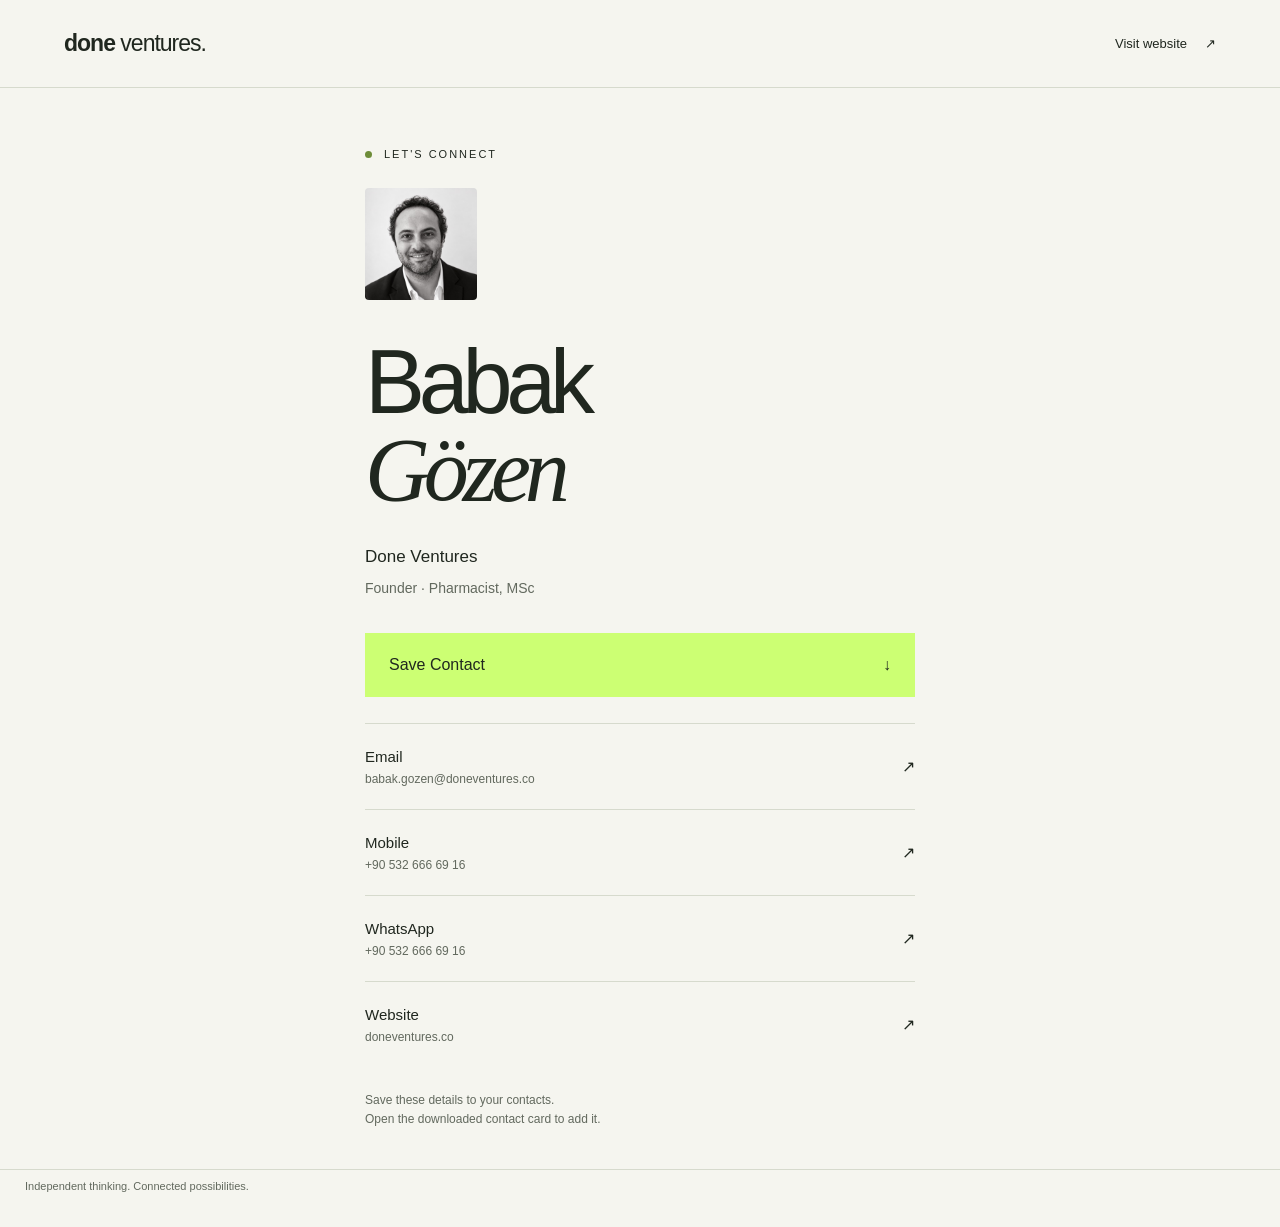
==== connect/bg-7k29/index.html @ fd9e476f "Publish approved Done Ventures V5 site and verified photo vCard" ====
<!doctype html>
<html lang="en">
<head>
  <meta charset="utf-8">
  <meta name="robots" content="noindex, nofollow, noarchive">
  <meta name="googlebot" content="noindex, nofollow, noarchive">
  <meta name="viewport" content="width=device-width, initial-scale=1">
  <meta name="theme-color" content="#20271f">
  <title>Babak Gözen — Connect with Done Ventures</title>
  <meta name="description" content="Connect with Babak Gözen, Founder of Done Ventures, pharmacist with an MSc in Pharmaceutical Technology and entrepreneur. Email, connect on WhatsApp or save his contact details.">
  <meta property="og:type" content="website">
  <meta property="og:site_name" content="Done Ventures">
  <meta property="og:title" content="Babak Gözen — Connect with Done Ventures">
  <meta property="og:description" content="Connect with Babak Gözen, Founder of Done Ventures, pharmacist with an MSc in Pharmaceutical Technology and entrepreneur. Email, connect on WhatsApp or save his contact details.">
  <meta property="og:locale" content="en_US">
  <meta property="og:url" content="https://doneventures.co/connect/bg-7k29/">
  <link rel="canonical" href="https://doneventures.co/connect/bg-7k29/">
  <link rel="stylesheet" href="/styles.css">
  <script src="config.js" defer></script>
  <script src="/script.js" defer></script>
</head>
<body class="connect-page"><a class="skip-link" href="#main">Skip to content</a><header><a class="brand" href="/" aria-label="Done Ventures home">done<span> ventures.</span></a><a class="text-link" href="/">Visit website <span aria-hidden="true">↗</span></a></header><main class="connect" id="main">
<div class="eyebrow"><span class="dot" aria-hidden="true"></span> Let's connect</div><figure class="connect-photo" data-portrait="connect" hidden><template><img alt="Babak Gözen — portrait" width="320" height="320"></template></figure><h1>Babak<br><em>Gözen</em></h1><p class="connect-role">Done Ventures</p><p class="connect-subtitle" data-card-title>Founder · Pharmacist, MSc</p>
<a class="button light save-contact" id="save-contact" href="babak-gozen-apple-4be0045b98a6.vcf" download="babak-gozen-apple-4be0045b98a6.vcf">Save Contact <span aria-hidden="true">↓</span></a>
<div class="connect-links"><a class="connect-link" data-email="personal" href="mailto:babak.gozen@doneventures.co"><span><strong>Email</strong><small data-email-text="personal">babak.gozen@doneventures.co</small></span><span aria-hidden="true">↗</span></a><a class="connect-link" data-personal-phone href="tel:+905326666916"><span><strong>Mobile</strong><small data-phone-text>+90 532 666 69 16</small></span><span aria-hidden="true">↗</span></a><a class="connect-link" data-whatsapp href="https://wa.me/905326666916" target="_blank" rel="noopener noreferrer" aria-label="WhatsApp: +90 532 666 69 16 (opens in a new tab)"><span><strong>WhatsApp</strong><small data-phone-text>+90 532 666 69 16</small></span><span aria-hidden="true">↗</span></a><a class="connect-link" data-website-link href="https://doneventures.co"><span><strong>Website</strong><small data-website-label>doneventures.co</small></span><span aria-hidden="true">↗</span></a><a class="connect-link" data-linkedin hidden><span><strong>LinkedIn</strong><small>Connect professionally</small></span><span aria-hidden="true">↗</span></a></div><p class="note">Save these details to your contacts.<br>Open the downloaded contact card to add it.</p>
</main><footer class="connect-footer">Independent thinking. Connected possibilities.</footer></body></html>
---- styles.css ----
:root{--paper:#f5f5ef;--ink:#20271f;--muted:#62695e;--line:#d6dacd;--accent:#ccff73}*{box-sizing:border-box}html{scroll-behavior:smooth;scroll-padding-top:90px}body{margin:0;background:var(--paper);color:var(--ink);font-family:Arial,Helvetica,sans-serif}a{color:inherit;text-decoration:none}button,input,textarea{font:inherit}header{height:88px;display:flex;align-items:center;justify-content:space-between;border-bottom:1px solid var(--line);padding:0 5vw;background:var(--paper)}.brand{font-size:23px;font-weight:700;letter-spacing:-1px}.brand span{font-weight:400}nav{display:flex;gap:28px;font-size:13px}nav a:hover{text-decoration:underline;text-underline-offset:6px}.menu{display:none;background:none;border:1px solid var(--line);padding:10px}.wrap{padding:0 5vw;max-width:1600px;margin:auto}.hero{padding:78px 0 62px;position:relative}.eyebrow{font-size:11px;letter-spacing:2px;text-transform:uppercase;display:flex;align-items:center;gap:12px}.dot{height:7px;width:7px;background:#6d8c38;border-radius:50%}h1{font-size:clamp(56px,8.6vw,132px);line-height:.98;letter-spacing:-.07em;font-weight:500;margin:42px 0}h1 em{font-family:Georgia,serif;font-weight:400}.hero-bottom{display:flex;justify-content:space-between;align-items:flex-end;gap:40px}.hero-bottom p{max-width:410px;color:var(--muted);font-size:17px;line-height:1.65;margin:0}.button{display:inline-flex;justify-content:space-between;gap:35px;align-items:center;background:var(--ink);color:white;padding:19px 24px;font-size:13px;border:0;cursor:pointer}.button:hover{background:#3d4935}.button.light{background:var(--accent);color:var(--ink)}.visual{height:300px;background:#e3e8d9;position:relative;overflow:hidden;margin-top:58px;display:flex;align-items:center;justify-content:center}.orbit{width:400px;height:400px;border:1px solid #9aa88a;border-radius:50%;position:absolute;transform:rotate(-25deg) scaleX(1.8)}.orbit.two{transform:rotate(25deg) scaleX(1.8)}.orbit.three{transform:scaleX(1.8)}.core{height:92px;width:92px;background:var(--accent);border-radius:50%;z-index:1;box-shadow:0 0 65px #ccff7355}.visual-label{position:absolute;bottom:23px;left:25px;font-size:11px;letter-spacing:1px}.visual-index{position:absolute;right:25px;top:23px;font-size:11px}section{padding:86px 0;border-top:1px solid var(--line)}.section-grid{display:grid;grid-template-columns:1fr 2fr;gap:60px}h2{font-size:clamp(36px,4.5vw,64px);font-weight:400;letter-spacing:-.045em;line-height:1.08;margin:0 0 28px}p{line-height:1.7;color:var(--muted)}.body-copy{max-width:620px;font-size:17px}.focus-head{display:flex;justify-content:space-between;align-items:start;margin-bottom:50px}.focus-head h2{max-width:650px}.focus-row{display:grid;grid-template-columns:70px 1fr 1fr;gap:30px;border-top:1px solid var(--line);padding:28px 0}.focus-row h3{font-size:25px;letter-spacing:-.6px;margin:0;font-weight:400}.focus-row p{margin:0;max-width:450px;font-size:14px}.num{font-size:12px;color:var(--muted);padding-top:7px}.collaborate{background:var(--ink);color:var(--paper);padding:72px 5vw;margin:0 -5vw}.collaborate p{color:#c3c9bc;max-width:530px}.collaborate .eyebrow{color:#c3c9bc;margin-bottom:35px}.collab-inner{display:flex;gap:60px;justify-content:space-between;align-items:end}.note{font-size:12px;line-height:1.6;color:var(--muted)}footer{display:flex;justify-content:space-between;gap:25px;flex-wrap:wrap;padding:28px 0;border-top:1px solid var(--line);font-size:12px;color:var(--muted)}.connect{max-width:660px;margin:0 auto;padding:70px 25px}.connect h1{font-size:72px}.connect-link{display:flex;justify-content:space-between;padding:22px 0;border-top:1px solid var(--line)}.status{font-size:13px;min-height:22px}:focus-visible{outline:2px solid #708d42;outline-offset:5px}@media(max-width:720px){header{height:74px;position:relative}.menu{display:block}nav{display:none;position:absolute;top:74px;left:0;right:0;background:var(--paper);padding:25px;z-index:5;border-bottom:1px solid var(--line)}nav.open{display:flex;flex-direction:column}.hero{padding-top:45px}h1{font-size:62px;margin:35px 0}.hero-bottom,.collab-inner,.focus-head{display:block}.hero-bottom .button{margin-top:25px}.visual{height:240px}.section-grid{grid-template-columns:1fr;gap:30px}section{padding:55px 0}.focus-row{grid-template-columns:35px 1fr;gap:15px}.focus-row p{grid-column:2}.focus-head .eyebrow{margin-bottom:25px}.collaborate{padding:50px 5vw}.collab-inner .button{margin-top:20px}.connect h1{font-size:58px}}@media(prefers-reduced-motion:reduce){html{scroll-behavior:auto}}
/* V2: editorial layout, venture cards, accessible navigation and digital contact card. */
[hidden]{display:none!important}a,button{-webkit-tap-highlight-color:transparent}h2 em{font-family:Georgia,serif;font-weight:400}section.hero{border-top:0}header{gap:24px}nav{gap:clamp(14px,1.8vw,28px)}nav a{white-space:nowrap;min-height:44px;display:flex;align-items:center}.brand{white-space:nowrap}.skip-link{position:absolute;left:20px;top:-90px;z-index:20;background:var(--ink);color:white;padding:15px}.skip-link:focus{top:15px}.actions{display:flex;align-items:center;gap:25px;flex-wrap:wrap}.text-link{display:inline-flex;align-items:center;gap:18px;min-height:44px;font-size:13px}.text-link:hover{text-decoration:underline;text-underline-offset:6px}.button{min-height:56px;line-height:1.4}.section-grid>*{min-width:0}.section-head{display:grid;grid-template-columns:1fr 2fr;gap:60px;margin-bottom:42px}.section-head h2{margin:0}.body-copy p:first-child{margin-top:0}.venture-grid{display:grid;grid-template-columns:1fr 1fr;gap:24px}.venture-card{border:1px solid var(--line);padding:32px;display:flex;flex-direction:column;align-items:start}.card-meta{display:flex;gap:14px;align-items:center;flex-wrap:wrap;min-height:32px}.card-meta .eyebrow{font-size:10px;letter-spacing:1.3px}.badge{font-size:11px;letter-spacing:1px;text-transform:uppercase;padding:8px 10px;background:#e3e8d9;color:var(--ink)}.venture-card h3{font-size:36px;letter-spacing:-1.3px;font-weight:400;margin:0 0 16px}.venture-card p{font-size:15px;max-width:480px;margin:0}.venture-symbol{height:130px;width:130px;margin:36px 0;position:relative}.pharmacy{display:grid;grid-template-columns:1fr 1fr;gap:5px}.pharmacy span{border:1px solid #839775;border-radius:50%}.pharmacy span:nth-child(2){background:var(--accent);border-color:var(--accent)}.textile span{position:absolute;inset:10px 24px;border:1px solid #839775;border-radius:50%;transform:rotate(45deg)}.textile span:nth-child(2){transform:rotate(-45deg)}.textile span:nth-child(3){transform:rotate(90deg)}.focus-row{grid-template-columns:50px 1.15fr 1fr}.focus-row h3{font-size:clamp(21px,2.1vw,28px);line-height:1.3}.founder-role{color:var(--ink);font-size:13px;margin:0 0 30px}.founder-photo{margin:36px 0 0;max-width:320px}.founder-photo img{display:block;width:100%;height:auto}.collab-inner>div{max-width:760px}.collab-inner .button{flex-shrink:0}.collaborate h2{font-size:clamp(36px,4.1vw,61px)}.email-link{font-size:clamp(20px,2.9vw,42px);letter-spacing:-.04em;display:inline-block;overflow-wrap:anywhere;max-width:100%;line-height:1.4;border-bottom:1px solid var(--line);padding-bottom:12px}.email-link:hover{border-color:var(--ink)}.contact-actions{display:flex;gap:28px;margin-top:20px}.connect{max-width:600px;padding:60px 25px 28px}.connect h1{font-size:clamp(62px,9vw,90px);margin:38px 0 28px}.connect-role{color:var(--ink);font-size:17px;margin:0 0 5px}.connect-subtitle{font-size:14px;margin:0 0 32px}.save-contact{width:100%;font-size:16px;min-height:64px}.save-contact:hover{background:#b8ef5d}.connect-links{margin-top:26px}.connect-link{min-height:86px;gap:18px;align-items:center}.connect-link strong{font-size:15px;font-weight:400;display:block}.connect-link small{display:block;font-size:12px;color:var(--muted);margin-top:7px;overflow-wrap:anywhere}.connect-link>span:first-child{min-width:0}.connect-link:hover{background:#eceee4}.connect .note{margin-top:24px}.connect-footer{font-size:11px;color:var(--muted);text-align:center;padding:10px 25px 35px}:focus-visible{outline-color:#58732e;outline-width:3px}.collaborate :focus-visible{outline-color:var(--accent)}
@media(min-width:1600px){.collaborate{margin:0;padding-left:55px;padding-right:55px}}
@media(max-width:1100px){header{height:auto;min-height:74px;position:relative;flex-wrap:wrap;padding-top:15px;padding-bottom:15px}.menu{display:none;min-height:44px}.js .menu{display:block}nav{display:flex;position:static;width:100%;flex-wrap:wrap;gap:10px 22px}.js nav{display:none;position:absolute;top:100%;left:0;right:0;width:auto;background:var(--paper);padding:18px 5vw;z-index:5;border-bottom:1px solid var(--line)}.js nav.open{display:flex;flex-direction:column;align-items:stretch}.collab-inner{display:block}.collab-inner .button{margin-top:22px}.hero-bottom{align-items:start}.hero-bottom p{max-width:430px}.actions{flex-direction:column;align-items:start;gap:12px}.section-grid,.section-head{gap:36px}.venture-card{padding:26px}}
@media(max-width:720px){.hero h1{font-size:clamp(48px,10.5vw,74px)}.hero-bottom .button{margin-top:0}.hero-bottom .actions{margin-top:26px}.section-head{grid-template-columns:1fr;gap:26px}.venture-grid{grid-template-columns:1fr}.venture-card{padding:25px}.venture-symbol{height:100px;width:100px;margin:25px 0}.focus-row{grid-template-columns:30px 1fr}.focus-row p{grid-column:2}.section-grid{gap:26px}.visual-label{font-size:9px;max-width:220px;line-height:1.6}.connect-page header{gap:12px}.connect-page header>.text-link{font-size:11px}.connect-page header .brand{font-size:21px}.connect{padding:42px 22px 22px}.connect h1{font-size:64px}footer .brand{font-size:21px}.collaborate h2 br{display:none}.actions{gap:9px}.hero-bottom p{font-size:16px}.section-head h2{font-size:40px}}
@media(max-width:360px){.connect-page header>.text-link{gap:7px}.connect-page header .brand{font-size:19px}.connect h1{font-size:58px}.button{gap:18px}.section-head h2,h2{font-size:34px}.venture-card h3{font-size:32px}}

/* V3: optional square portrait. Hidden until a supplied real image loads. */
.connect-photo{margin:28px 0 0;width:112px;max-width:100%}
.connect-photo img{display:block;width:100%;height:auto;aspect-ratio:1;object-fit:cover}

/* V4: restrained local portraits; existing layout, typography and palette preserved. */
.founder-photo img,.connect-photo img{border-radius:4px}
@media(max-width:720px){.founder-photo{max-width:280px;margin-top:28px}}

/* V5: corporate contact details in the existing editorial contact column. */
.corporate-details{display:grid;gap:26px;margin-top:30px;max-width:620px}
.corporate-details .eyebrow{font-size:10px;letter-spacing:1.4px;color:var(--muted);margin-bottom:8px}
.corporate-phone{font-size:20px;letter-spacing:-.02em;overflow-wrap:anywhere}
.corporate-details address{font-style:normal;color:var(--muted);font-size:15px;line-height:1.8;overflow-wrap:anywhere}
.contact-actions{flex-wrap:wrap}
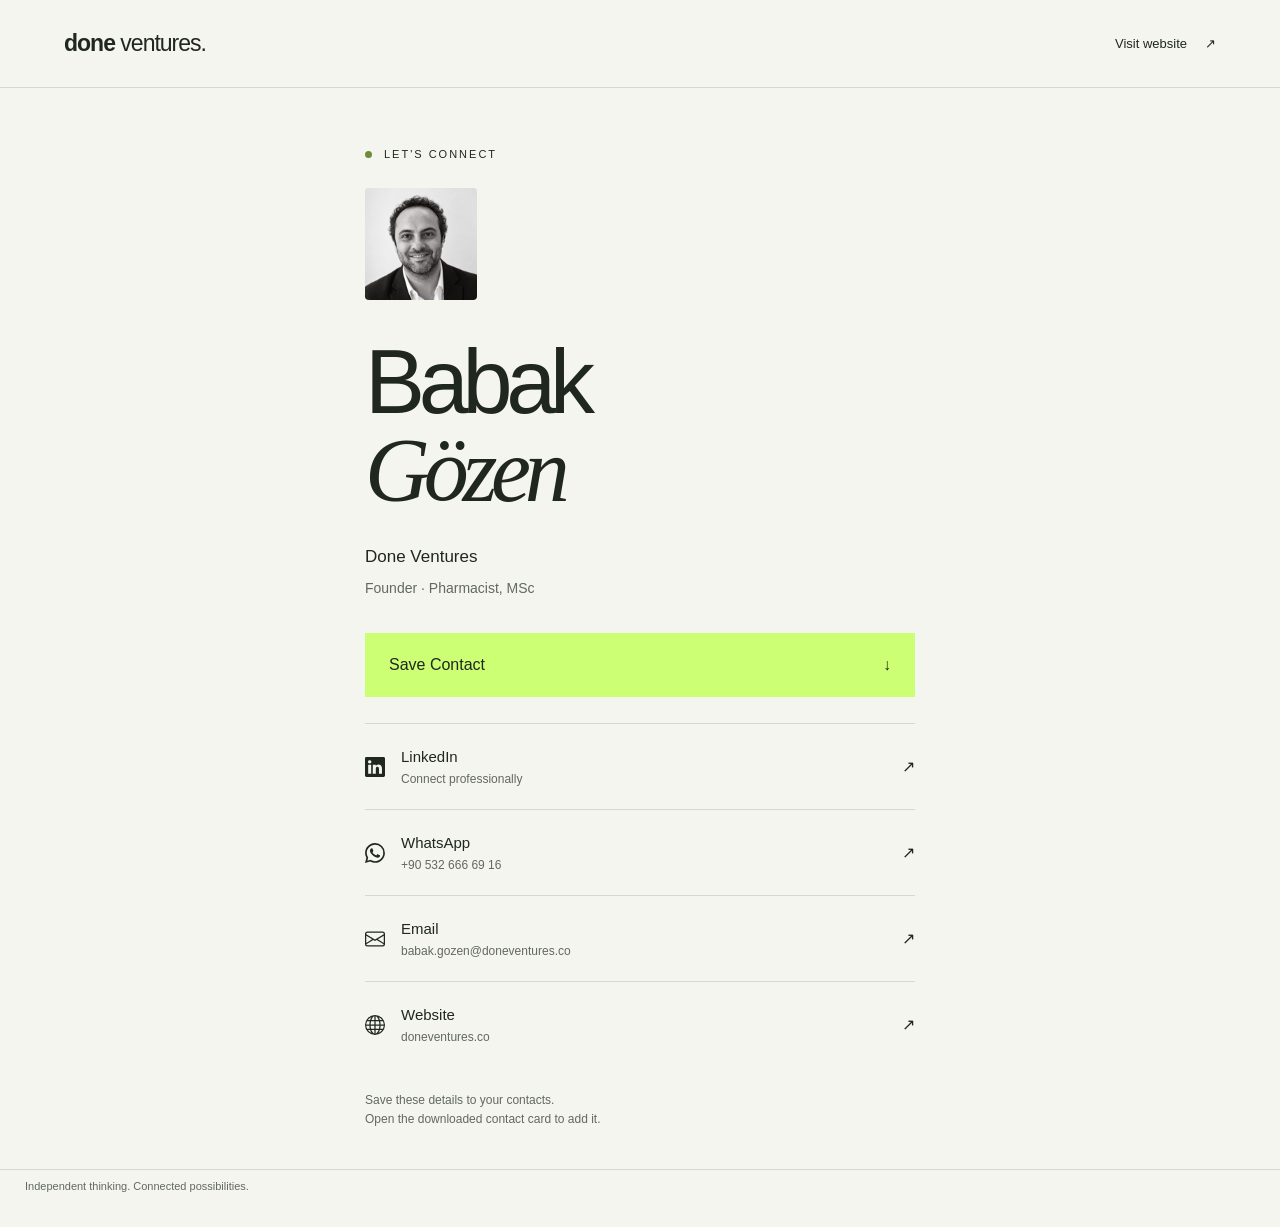
==== commit e02d47b5: "Update private NFC contact links and monochrome icons for V6" ====
--- a/connect/bg-7k29/index.html
+++ b/connect/bg-7k29/index.html
@@ -16,11 +16,25 @@
   <meta property="og:url" content="https://doneventures.co/connect/bg-7k29/">
   <link rel="canonical" href="https://doneventures.co/connect/bg-7k29/">
   <link rel="stylesheet" href="/styles.css">
+  <link rel="stylesheet" href="card-v6.css">
   <script src="config.js" defer></script>
   <script src="/script.js" defer></script>
 </head>
 <body class="connect-page"><a class="skip-link" href="#main">Skip to content</a><header><a class="brand" href="/" aria-label="Done Ventures home">done<span> ventures.</span></a><a class="text-link" href="/">Visit website <span aria-hidden="true">↗</span></a></header><main class="connect" id="main">
 <div class="eyebrow"><span class="dot" aria-hidden="true"></span> Let's connect</div><figure class="connect-photo" data-portrait="connect" hidden><template><img alt="Babak Gözen — portrait" width="320" height="320"></template></figure><h1>Babak<br><em>Gözen</em></h1><p class="connect-role">Done Ventures</p><p class="connect-subtitle" data-card-title>Founder · Pharmacist, MSc</p>
 <a class="button light save-contact" id="save-contact" href="babak-gozen-apple-4be0045b98a6.vcf" download="babak-gozen-apple-4be0045b98a6.vcf">Save Contact <span aria-hidden="true">↓</span></a>
-<div class="connect-links"><a class="connect-link" data-email="personal" href="mailto:babak.gozen@doneventures.co"><span><strong>Email</strong><small data-email-text="personal">babak.gozen@doneventures.co</small></span><span aria-hidden="true">↗</span></a><a class="connect-link" data-personal-phone href="tel:+905326666916"><span><strong>Mobile</strong><small data-phone-text>+90 532 666 69 16</small></span><span aria-hidden="true">↗</span></a><a class="connect-link" data-whatsapp href="https://wa.me/905326666916" target="_blank" rel="noopener noreferrer" aria-label="WhatsApp: +90 532 666 69 16 (opens in a new tab)"><span><strong>WhatsApp</strong><small data-phone-text>+90 532 666 69 16</small></span><span aria-hidden="true">↗</span></a><a class="connect-link" data-website-link href="https://doneventures.co"><span><strong>Website</strong><small data-website-label>doneventures.co</small></span><span aria-hidden="true">↗</span></a><a class="connect-link" data-linkedin hidden><span><strong>LinkedIn</strong><small>Connect professionally</small></span><span aria-hidden="true">↗</span></a></div><p class="note">Save these details to your contacts.<br>Open the downloaded contact card to add it.</p>
+<div class="connect-links">
+<a class="connect-link" data-linkedin href="https://www.linkedin.com/in/babak-g%C3%B6zen-5798b221/" target="_blank" rel="noopener noreferrer" aria-label="LinkedIn (opens in a new tab)"><span class="contact-icon" aria-hidden="true"><svg xmlns="http://www.w3.org/2000/svg" width="20" height="20" fill="currentColor" viewBox="0 0 16 16" focusable="false">
+  <path d="M0 1.146C0 .513.526 0 1.175 0h13.65C15.474 0 16 .513 16 1.146v13.708c0 .633-.526 1.146-1.175 1.146H1.175C.526 16 0 15.487 0 14.854zm4.943 12.248V6.169H2.542v7.225zm-1.2-8.212c.837 0 1.358-.554 1.358-1.248-.015-.709-.52-1.248-1.342-1.248S2.4 3.226 2.4 3.934c0 .694.521 1.248 1.327 1.248zm4.908 8.212V9.359c0-.216.016-.432.08-.586.173-.431.568-.878 1.232-.878.869 0 1.216.662 1.216 1.634v3.865h2.401V9.25c0-2.22-1.184-3.252-2.764-3.252-1.274 0-1.845.7-2.165 1.193v.025h-.016l.016-.025V6.169h-2.4c.03.678 0 7.225 0 7.225z"/>
+</svg></span><span class="contact-copy"><strong>LinkedIn</strong><small>Connect professionally</small></span><span class="contact-arrow" aria-hidden="true">↗</span></a>
+<a class="connect-link" data-whatsapp href="https://wa.me/905326666916" target="_blank" rel="noopener noreferrer" aria-label="WhatsApp (opens in a new tab)"><span class="contact-icon" aria-hidden="true"><svg xmlns="http://www.w3.org/2000/svg" width="20" height="20" fill="currentColor" viewBox="0 0 16 16" focusable="false">
+  <path d="M13.601 2.326A7.85 7.85 0 0 0 7.994 0C3.627 0 .068 3.558.064 7.926c0 1.399.366 2.76 1.057 3.965L0 16l4.204-1.102a7.9 7.9 0 0 0 3.79.965h.004c4.368 0 7.926-3.558 7.93-7.93A7.9 7.9 0 0 0 13.6 2.326zM7.994 14.521a6.6 6.6 0 0 1-3.356-.92l-.24-.144-2.494.654.666-2.433-.156-.251a6.56 6.56 0 0 1-1.007-3.505c0-3.626 2.957-6.584 6.591-6.584a6.56 6.56 0 0 1 4.66 1.931 6.56 6.56 0 0 1 1.928 4.66c-.004 3.639-2.961 6.592-6.592 6.592m3.615-4.934c-.197-.099-1.17-.578-1.353-.646-.182-.065-.315-.099-.445.099-.133.197-.513.646-.627.775-.114.133-.232.148-.43.05-.197-.1-.836-.308-1.592-.985-.59-.525-.985-1.175-1.103-1.372-.114-.198-.011-.304.088-.403.087-.088.197-.232.296-.346.1-.114.133-.198.198-.33.065-.134.034-.248-.015-.347-.05-.099-.445-1.076-.612-1.47-.16-.389-.323-.335-.445-.34-.114-.007-.247-.007-.38-.007a.73.73 0 0 0-.529.247c-.182.198-.691.677-.691 1.654s.71 1.916.81 2.049c.098.133 1.394 2.132 3.383 2.992.47.205.84.326 1.129.418.475.152.904.129 1.246.08.38-.058 1.171-.48 1.338-.943.164-.464.164-.86.114-.943-.049-.084-.182-.133-.38-.232"/>
+</svg></span><span class="contact-copy"><strong>WhatsApp</strong><small data-phone-text>+90 532 666 69 16</small></span><span class="contact-arrow" aria-hidden="true">↗</span></a>
+<a class="connect-link" data-email="personal" href="mailto:babak.gozen@doneventures.co"><span class="contact-icon" aria-hidden="true"><svg xmlns="http://www.w3.org/2000/svg" width="20" height="20" fill="currentColor" viewBox="0 0 16 16" focusable="false">
+  <path d="M0 4a2 2 0 0 1 2-2h12a2 2 0 0 1 2 2v8a2 2 0 0 1-2 2H2a2 2 0 0 1-2-2zm2-1a1 1 0 0 0-1 1v.217l7 4.2 7-4.2V4a1 1 0 0 0-1-1zm13 2.383-4.708 2.825L15 11.105zm-.034 6.876-5.64-3.471L8 9.583l-1.326-.795-5.64 3.47A1 1 0 0 0 2 13h12a1 1 0 0 0 .966-.741M1 11.105l4.708-2.897L1 5.383z"/>
+</svg></span><span class="contact-copy"><strong>Email</strong><small data-email-text="personal">babak.gozen@doneventures.co</small></span><span class="contact-arrow" aria-hidden="true">↗</span></a>
+<a class="connect-link" data-website-link href="https://doneventures.co/" target="_blank" rel="noopener noreferrer" aria-label="Website (opens in a new tab)"><span class="contact-icon" aria-hidden="true"><svg xmlns="http://www.w3.org/2000/svg" width="20" height="20" fill="currentColor" viewBox="0 0 16 16" focusable="false">
+  <path d="M0 8a8 8 0 1 1 16 0A8 8 0 0 1 0 8m7.5-6.923c-.67.204-1.335.82-1.887 1.855A8 8 0 0 0 5.145 4H7.5zM4.09 4a9.3 9.3 0 0 1 .64-1.539 7 7 0 0 1 .597-.933A7.03 7.03 0 0 0 2.255 4zm-.582 3.5c.03-.877.138-1.718.312-2.5H1.674a7 7 0 0 0-.656 2.5zM4.847 5a12.5 12.5 0 0 0-.338 2.5H7.5V5zM8.5 5v2.5h2.99a12.5 12.5 0 0 0-.337-2.5zM4.51 8.5a12.5 12.5 0 0 0 .337 2.5H7.5V8.5zm3.99 0V11h2.653c.187-.765.306-1.608.338-2.5zM5.145 12q.208.58.468 1.068c.552 1.035 1.218 1.65 1.887 1.855V12zm.182 2.472a7 7 0 0 1-.597-.933A9.3 9.3 0 0 1 4.09 12H2.255a7 7 0 0 0 3.072 2.472M3.82 11a13.7 13.7 0 0 1-.312-2.5h-2.49c.062.89.291 1.733.656 2.5zm6.853 3.472A7 7 0 0 0 13.745 12H11.91a9.3 9.3 0 0 1-.64 1.539 7 7 0 0 1-.597.933M8.5 12v2.923c.67-.204 1.335-.82 1.887-1.855q.26-.487.468-1.068zm3.68-1h2.146c.365-.767.594-1.61.656-2.5h-2.49a13.7 13.7 0 0 1-.312 2.5m2.802-3.5a7 7 0 0 0-.656-2.5H12.18c.174.782.282 1.623.312 2.5zM11.27 2.461c.247.464.462.98.64 1.539h1.835a7 7 0 0 0-3.072-2.472c.218.284.418.598.597.933M10.855 4a8 8 0 0 0-.468-1.068C9.835 1.897 9.17 1.282 8.5 1.077V4z"/>
+</svg></span><span class="contact-copy"><strong>Website</strong><small data-website-label>doneventures.co</small></span><span class="contact-arrow" aria-hidden="true">↗</span></a>
+</div><p class="note">Save these details to your contacts.<br>Open the downloaded contact card to add it.</p>
 </main><footer class="connect-footer">Independent thinking. Connected possibilities.</footer></body></html>
--- a/connect/bg-7k29/card-v6.css
+++ b/connect/bg-7k29/card-v6.css
@@ -0,0 +1,30 @@
+/* Inline icons: Bootstrap Icons v1.13.1
+The MIT License (MIT)
+
+Copyright (c) 2019-2024 The Bootstrap Authors
+
+Permission is hereby granted, free of charge, to any person obtaining a copy
+of this software and associated documentation files (the "Software"), to deal
+in the Software without restriction, including without limitation the rights
+to use, copy, modify, merge, publish, distribute, sublicense, and/or sell
+copies of the Software, and to permit persons to whom the Software is
+furnished to do so, subject to the following conditions:
+
+The above copyright notice and this permission notice shall be included in
+all copies or substantial portions of the Software.
+
+THE SOFTWARE IS PROVIDED "AS IS", WITHOUT WARRANTY OF ANY KIND, EXPRESS OR
+IMPLIED, INCLUDING BUT NOT LIMITED TO THE WARRANTIES OF MERCHANTABILITY,
+FITNESS FOR A PARTICULAR PURPOSE AND NONINFRINGEMENT. IN NO EVENT SHALL THE
+AUTHORS OR COPYRIGHT HOLDERS BE LIABLE FOR ANY CLAIM, DAMAGES OR OTHER
+LIABILITY, WHETHER IN AN ACTION OF CONTRACT, TORT OR OTHERWISE, ARISING FROM,
+OUT OF OR IN CONNECTION WITH THE SOFTWARE OR THE USE OR OTHER DEALINGS IN
+THE SOFTWARE.
+*/
+/* Scoped to the private NFC card; corporate styling stays unchanged. */
+.connect-page .connect-links .connect-link{display:grid;grid-template-columns:20px minmax(0,1fr) auto;column-gap:16px;align-items:center}
+.connect-page .contact-icon{display:flex;align-items:center;justify-content:center;width:20px;height:20px;color:var(--ink)}
+.connect-page .contact-icon svg{display:block;width:20px;height:20px;fill:currentColor}
+.connect-page .contact-copy{min-width:0}
+.connect-page .contact-arrow{justify-self:end}
+@media(max-width:360px){.connect-page .connect-links .connect-link{column-gap:12px}}
